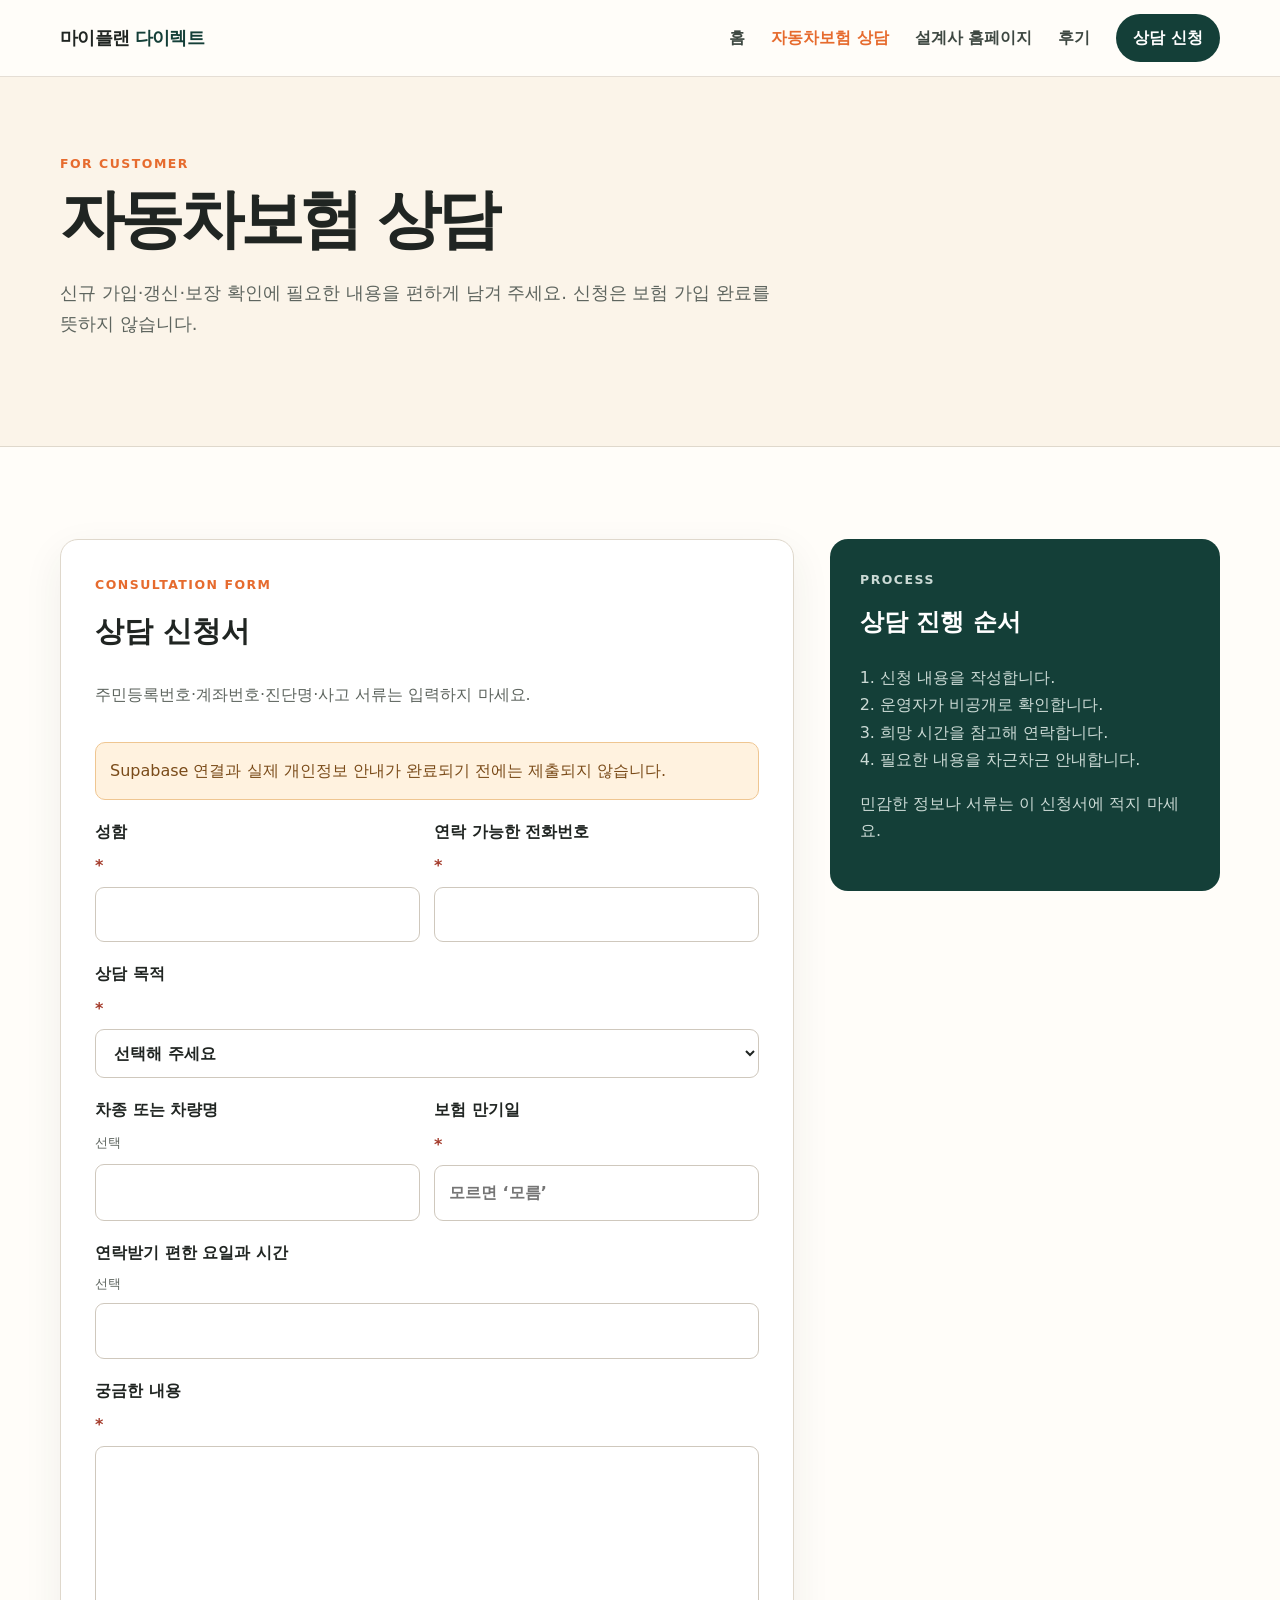
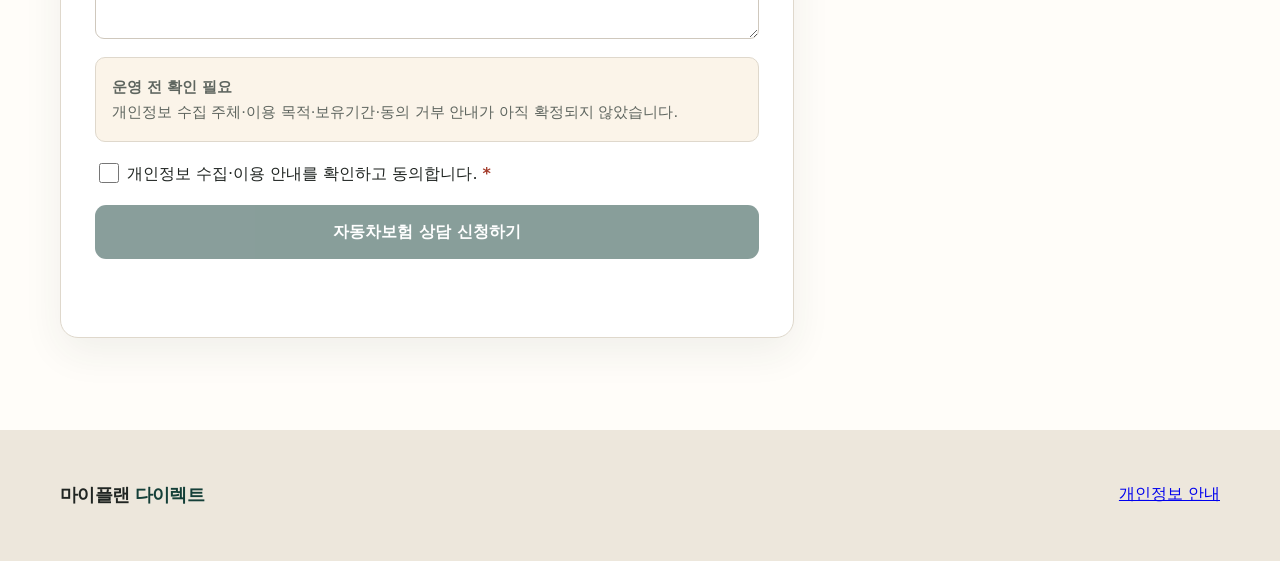
==== auto-consultation.html @ ab6ae0f0 "Publish MyPlan Direct homework site" ====
<!doctype html><html lang="ko"><head><meta charset="utf-8"><meta name="viewport" content="width=device-width,initial-scale=1"><meta name="robots" content="noindex,nofollow,noarchive"><title>자동차보험 상담 | 마이플랜 다이렉트</title><link rel="stylesheet" href="styles.css"></head><body><a class="skip" href="#main">본문 바로가기</a><header class="site-header"><div class="wrap nav"><a class="brand" href="index.html">마이플랜 <span>다이렉트</span></a><button class="menu" aria-expanded="false">메뉴</button><nav class="nav-links"><a href="index.html">홈</a><a aria-current="page" href="auto-consultation.html">자동차보험 상담</a><a href="planner-website.html">설계사 홈페이지</a><a href="reviews.html">후기</a><a class="nav-cta" href="auto-consultation.html">상담 신청</a></nav></div></header><main id="main"><section class="page-hero"><div class="wrap"><p class="eyebrow">FOR CUSTOMER</p><h1>자동차보험 상담</h1><p class="lead">신규 가입·갱신·보장 확인에 필요한 내용을 편하게 남겨 주세요. 신청은 보험 가입 완료를 뜻하지 않습니다.</p></div></section><section class="section"><div class="wrap page-shell"><form class="form-card form-grid" data-private-form data-table="auto_insurance_consultations"><div><p class="eyebrow">CONSULTATION FORM</p><h2>상담 신청서</h2><p class="form-intro">주민등록번호·계좌번호·진단명·사고 서류는 입력하지 마세요.</p></div><div class="warning" data-warning>Supabase 연결과 실제 개인정보 안내가 완료되기 전에는 제출되지 않습니다.</div><div class="two"><label class="field">성함 <span>*</span><input name="name" maxlength="40" required></label><label class="field">연락 가능한 전화번호 <span>*</span><input name="phone" type="tel" maxlength="30" required></label></div><label class="field">상담 목적 <span>*</span><select name="consultation_purpose" required><option value="">선택해 주세요</option><option>신규 가입</option><option>갱신</option><option>보장 확인</option><option>기타</option></select></label><div class="two"><label class="field">차종 또는 차량명 <small>선택</small><input name="vehicle_name" maxlength="80"></label><label class="field">보험 만기일 <span>*</span><input name="insurance_expiry" maxlength="40" placeholder="모르면 ‘모름’" required></label></div><label class="field">연락받기 편한 요일과 시간 <small>선택</small><input name="preferred_contact_time" maxlength="100"></label><label class="field">궁금한 내용 <span>*</span><textarea name="question" rows="6" maxlength="1000" required></textarea></label><div class="consent" data-consent></div><label class="check"><input type="checkbox" name="privacy_agreed" required><span>개인정보 수집·이용 안내를 확인하고 동의합니다. <b class="required">*</b></span></label><input class="honeypot" name="company_website" tabindex="-1"><button class="button forest submit" type="submit">자동차보험 상담 신청하기</button><p class="message" aria-live="polite"></p></form><aside class="info-panel"><p class="eyebrow">PROCESS</p><h2>상담 진행 순서</h2><ol><li>신청 내용을 작성합니다.</li><li>운영자가 비공개로 확인합니다.</li><li>희망 시간을 참고해 연락합니다.</li><li>필요한 내용을 차근차근 안내합니다.</li></ol><p>민감한 정보나 서류는 이 신청서에 적지 마세요.</p></aside></div></section></main><footer class="site-footer"><div class="wrap footer-grid"><a class="brand" href="index.html">마이플랜 <span>다이렉트</span></a><a href="privacy.html">개인정보 안내</a></div></footer><script src="config.js"></script><script src="site.js"></script></body></html>
---- styles.css ----
:root{--forest:#143f38;--forest-2:#0c302b;--orange:#e66b2e;--orange-dark:#c9501b;--cream:#fbf4e9;--cream-2:#f5e8d8;--paper:#fffdf9;--ink:#202522;--body:#5e655f;--line:#dfd8cc;--sage:#dce8df;--white:#fff;--danger:#a43b2b;--success:#176b51;--shadow:0 20px 55px rgba(34,53,43,.13)}
*{box-sizing:border-box}html{scroll-behavior:smooth}body{margin:0;color:var(--ink);font-family:Pretendard,"Noto Sans KR","Malgun Gothic",system-ui,sans-serif;line-height:1.72;background:var(--paper)}button,input,select,textarea{font:inherit}.wrap{width:min(1160px,calc(100% - 40px));margin:auto}.skip{position:fixed;left:12px;top:-60px;z-index:100;background:#111;color:#fff;padding:10px}.skip:focus{top:12px}.site-header{position:sticky;top:0;z-index:20;background:rgba(255,253,249,.94);backdrop-filter:blur(16px);border-bottom:1px solid rgba(223,216,204,.8)}.nav{min-height:76px;display:flex;align-items:center;justify-content:space-between;gap:28px}.brand{color:var(--ink);text-decoration:none;font-weight:900;letter-spacing:-.04em;font-size:1.12rem}.brand span{color:var(--forest)}.nav-links{display:flex;align-items:center;gap:26px}.nav-links a{color:#3e4842;text-decoration:none;font-weight:700}.nav-links a[aria-current=page],.nav-links a:hover{color:var(--orange)}.nav-links .nav-cta{background:var(--forest);color:#fff;padding:10px 17px;border-radius:999px}.menu{display:none;border:1px solid var(--line);background:#fff;border-radius:10px;padding:8px 12px}.hero{background:var(--cream);padding:70px 0 0;overflow:hidden}.hero-grid{display:grid;grid-template-columns:.92fr 1.08fr;gap:56px;align-items:center}.eyebrow{margin:0 0 12px;color:var(--orange);font-size:.78rem;font-weight:900;letter-spacing:.12em}.hero h1,.page-hero h1{margin:0;font-size:clamp(2.7rem,6vw,5.2rem);line-height:1.06;letter-spacing:-.065em}.hero h1 em{font-style:normal;color:var(--forest)}.lead{font-size:1.12rem;color:var(--body);margin:24px 0 30px}.actions{display:flex;flex-wrap:wrap;gap:12px}.button{display:inline-flex;align-items:center;justify-content:center;min-height:48px;border:0;border-radius:11px;padding:12px 20px;font-weight:900;text-decoration:none;cursor:pointer}.button.primary{background:var(--orange);color:#fff}.button.primary:hover{background:var(--orange-dark)}.button.secondary{background:#fff;color:var(--forest);border:1px solid #cfc4b5}.button.forest{background:var(--forest);color:#fff}.hero-photo{position:relative;margin:0;align-self:end}.hero-photo img{display:block;width:100%;aspect-ratio:3/2;object-fit:cover;border-radius:120px 120px 24px 24px;box-shadow:var(--shadow)}.photo-note{position:absolute;left:-22px;bottom:28px;background:var(--forest);color:#fff;padding:14px 18px;border-radius:10px;box-shadow:var(--shadow);font-weight:800}.trust-strip{margin-top:0;background:var(--forest);color:#fff}.trust-grid{display:grid;grid-template-columns:repeat(3,1fr)}.trust-grid div{padding:25px 28px;border-right:1px solid rgba(255,255,255,.15)}.trust-grid div:last-child{border:0}.trust-grid strong,.trust-grid span{display:block}.trust-grid span{color:#bdd1cb;font-size:.88rem}.section{padding:92px 0}.section-head{display:flex;justify-content:space-between;align-items:end;gap:40px;margin-bottom:42px}.section-head h2{font-size:clamp(2rem,4vw,3.4rem);line-height:1.15;letter-spacing:-.05em;margin:0}.section-head p{max-width:500px;color:var(--body)}.service-list{display:grid;grid-template-columns:1fr 1fr;border-top:1px solid var(--line)}.service-item{padding:32px 24px 34px 0;border-bottom:1px solid var(--line);display:grid;grid-template-columns:64px 1fr;gap:20px}.service-item:nth-child(odd){border-right:1px solid var(--line)}.service-item:nth-child(even){padding-left:32px}.service-number{color:var(--orange);font-size:1.6rem;font-weight:900}.service-item h3{margin:0 0 8px;font-size:1.35rem}.service-item p{margin:0;color:var(--body)}.dark-section{background:var(--forest);color:#fff}.dark-section .section-head p{color:#c7d7d2}.dark-cards{display:grid;grid-template-columns:repeat(3,1fr);gap:16px}.dark-card{padding:28px;border:1px solid rgba(255,255,255,.18);background:rgba(255,255,255,.06);border-radius:14px}.dark-card span{color:#f3b085;font-weight:900}.dark-card h3{font-size:1.3rem}.dark-card p{color:#c9d8d4}.cta-band{background:var(--orange);color:#fff;padding:44px 0}.cta-row{display:flex;justify-content:space-between;align-items:center;gap:30px}.cta-row h2{margin:0;font-size:2rem;letter-spacing:-.04em}.cta-row .button{background:#fff;color:var(--forest)}.page-hero{padding:76px 0;background:var(--cream);border-bottom:1px solid var(--line)}.page-hero h1{font-size:clamp(2.5rem,5vw,4.4rem)}.page-hero .lead{max-width:720px}.page-shell{display:grid;grid-template-columns:minmax(0,1fr) 390px;gap:36px;align-items:start}.info-panel{position:sticky;top:104px;background:var(--forest);color:#fff;padding:30px;border-radius:18px}.info-panel h2{margin-top:0}.info-panel p,.info-panel li{color:#cbdad5}.info-panel ol,.info-panel ul{padding-left:20px}.form-card{background:#fff;border:1px solid var(--line);padding:34px;border-radius:18px;box-shadow:0 14px 40px rgba(43,53,47,.07)}.form-card h2{margin-top:0;font-size:1.8rem}.form-intro{color:var(--body)}.form-grid{display:grid;gap:18px}.two{display:grid;grid-template-columns:1fr 1fr;gap:14px}.field{display:grid;gap:7px;font-weight:750}.field span,.required{color:var(--danger)}.field small{color:var(--body);font-weight:500}input,select,textarea{width:100%;padding:13px 14px;border:1px solid #cfc8bd;border-radius:9px;color:var(--ink);background:#fff;outline:0}textarea{resize:vertical}input:focus,select:focus,textarea:focus{border-color:var(--forest);box-shadow:0 0 0 4px rgba(20,63,56,.1)}.consent{background:var(--cream);border:1px solid var(--line);padding:16px;border-radius:10px;color:var(--body);font-size:.92rem}.check{display:grid;grid-template-columns:22px 1fr;gap:10px;align-items:start}.check input{width:20px;height:20px}.submit{width:100%;min-height:54px}.submit:disabled{opacity:.5;cursor:not-allowed}.message{text-align:center;font-weight:800;min-height:1.6em;margin:0}.message.ok{color:var(--success)}.message.bad{color:var(--danger)}.warning{background:#fff2df;border:1px solid #efc691;color:#7a4b19;padding:14px;border-radius:10px}.honeypot{position:absolute!important;left:-9999px!important;width:1px!important;height:1px!important}.review-layout{display:grid;grid-template-columns:minmax(0,1.15fr) minmax(340px,.85fr);gap:30px}.review-list{display:grid;gap:14px}.review-card{margin:0;padding:23px;background:#fff;border:1px solid var(--line);border-radius:13px}.stars{color:var(--orange);letter-spacing:.08em}.review-card footer{display:flex;justify-content:space-between;color:var(--body);font-size:.86rem}.empty{padding:40px;border:1px dashed #b9b0a4;text-align:center;color:var(--body)}.privacy-content{max-width:850px}.privacy-content h2{margin-top:44px}.notice{background:var(--cream);border-left:5px solid var(--orange);padding:20px}.site-footer{padding:50px 0;background:#ede7dc}.footer-grid{display:flex;justify-content:space-between;gap:30px}.footer-grid p{color:var(--body);font-size:.9rem}.generic-photo-note{font-size:.78rem;color:var(--body);margin-top:10px}
@media(max-width:850px){.menu{display:block}.nav-links{display:none;position:absolute;top:68px;left:20px;right:20px;flex-direction:column;align-items:stretch;background:#fff;border:1px solid var(--line);padding:18px;border-radius:14px;box-shadow:var(--shadow)}.nav-links.open{display:flex}.hero-grid,.page-shell,.review-layout{grid-template-columns:1fr}.hero{padding-top:48px}.hero-photo{margin-top:10px}.photo-note{left:14px}.trust-grid,.dark-cards{grid-template-columns:1fr}.trust-grid div{border-right:0;border-bottom:1px solid rgba(255,255,255,.15)}.service-list{grid-template-columns:1fr}.service-item:nth-child(odd){border-right:0}.service-item:nth-child(even){padding-left:0}.info-panel{position:static}.section-head,.cta-row,.footer-grid{align-items:flex-start;flex-direction:column}}
@media(max-width:560px){.wrap{width:min(100% - 28px,1160px)}.nav{min-height:64px}.hero h1,.page-hero h1{font-size:2.65rem}.actions{display:grid}.actions .button{width:100%}.hero-photo img{border-radius:62px 62px 18px 18px}.section{padding:66px 0}.two{grid-template-columns:1fr}.form-card{padding:22px 16px}.service-item{grid-template-columns:46px 1fr}.page-hero{padding:55px 0}}
@media(prefers-reduced-motion:reduce){html{scroll-behavior:auto}}
.honeypot{display:none!important}
.brand small{display:block;margin-top:2px;color:#6b756f;font-size:10px;font-weight:800;letter-spacing:.13em}.planner-link{color:#6f7772!important;font-size:14px}
.auto-hero{position:relative;min-height:680px;display:grid;align-items:center;overflow:hidden;background:#dce5de}.auto-hero-bg{position:absolute;inset:0;width:100%;height:100%;object-fit:cover;object-position:center}.auto-hero-scrim{position:absolute;inset:0;background:linear-gradient(90deg,rgba(255,255,255,0.75) 0%,rgba(255,255,255,0.45) 45%,rgba(255,255,255,0) 75%)}.auto-hero-content{position:relative;z-index:1;padding-top:92px;padding-bottom:92px}.auto-hero-content h1{max-width:680px;margin:14px 0 20px;color:#153c34;font-size:clamp(30px,3.8vw,50px);line-height:1.2;letter-spacing:-.03em}.auto-hero-content h1 em{color:#e85e2c;font-style:normal}.auto-hero-content .lead{max-width:630px;color:#43534e}.hero-ghost{border:1px solid #294f46;background:rgba(255,255,255,.76);color:#24483f}.hero-caption{margin-top:24px;color:#65716c;font-size:13px}
.quick-bar{position:relative;z-index:2;margin-top:-34px}.quick-grid{display:grid;grid-template-columns:repeat(4,1fr);overflow:hidden;border-radius:22px;background:#123f37;box-shadow:0 18px 45px rgba(19,49,42,.22)}.quick-grid a{display:grid;grid-template-columns:38px 1fr;padding:25px 24px;border-right:1px solid rgba(255,255,255,.13);color:#fff;text-decoration:none}.quick-grid a:last-child{border-right:0}.quick-grid span{grid-row:1/3;color:#ef8a5e;font-weight:900}.quick-grid strong{font-size:17px}.quick-grid small{margin-top:5px;color:#b9ccc6}
.image-service-grid{display:grid;grid-template-columns:1.25fr .75fr;gap:22px}.image-service-card{position:relative;min-height:340px;overflow:hidden;border-radius:28px;background:#163f37}.image-service-card.large{grid-row:span 2;min-height:704px}.image-service-card img{width:100%;height:100%;object-fit:cover;transition:transform .5s ease}.image-service-card:hover img{transform:scale(1.025)}.image-service-card:after{content:"";position:absolute;inset:0;background:linear-gradient(0deg,rgba(10,35,30,.88),rgba(10,35,30,0) 62%)}.image-service-card>div{position:absolute;z-index:2;right:0;bottom:0;left:0;padding:30px;color:#fff}.image-service-card span{color:#ff9a69;font-size:12px;font-weight:900;letter-spacing:.16em}.image-service-card h3{margin:8px 0 10px;font-size:clamp(25px,3vw,38px);line-height:1.12}.image-service-card p{max-width:520px;color:#d7e1de}.image-service-card a{display:inline-block;margin-top:14px;color:#fff;font-weight:800}
.auto-story{background:#f1ede4}.auto-story-grid{display:grid;grid-template-columns:1.08fr .92fr;gap:76px;align-items:center}.auto-story figure{height:610px;overflow:hidden;border-radius:180px 28px 28px 28px}.auto-story figure img{width:100%;height:100%;object-fit:cover}.auto-story h2{margin:12px 0 30px;font-size:clamp(36px,4.5vw,58px);line-height:1.08}.process-list{display:grid;gap:20px;margin:0 0 30px;padding:0;list-style:none}.process-list li{display:flex;gap:16px;align-items:flex-start}.process-list li>span{display:grid;flex:0 0 38px;height:38px;place-items:center;border-radius:50%;background:#153f37;color:#fff;font-weight:900}.process-list strong{font-size:18px}.process-list p{margin:4px 0 0;color:#65716c}
.faq-layout{display:grid;grid-template-columns:.72fr 1.28fr;gap:80px}.faq-layout h2{margin:10px 0 20px;font-size:52px}.faq-list{border-top:2px solid #173f37}.faq-list details{padding:22px 5px;border-bottom:1px solid #cfd6d2}.faq-list summary{cursor:pointer;color:#1b423a;font-size:18px;font-weight:850}.faq-list p{padding-right:40px;color:#66736e}.auto-review-cta{padding:100px 0;background:linear-gradient(110deg,#eb682f,#f29560);color:#fff}.auto-review-cta h2{margin:12px 0 28px;font-size:clamp(38px,5vw,66px);line-height:1.08}.auto-review-cta .eyebrow{color:#fff}.auto-review-cta .button{background:#153f37;color:#fff}
@media(max-width:800px){.auto-hero{min-height:680px;align-items:end}.auto-hero-bg{object-position:64% center}.auto-hero-scrim{background:linear-gradient(0deg,rgba(248,244,235,.98) 0%,rgba(248,244,235,.88) 56%,rgba(248,244,235,.06) 100%)}.auto-hero-content{padding-top:250px;padding-bottom:62px}.auto-hero-content h1{font-size:42px}.auto-hero-content .lead br{display:none}.quick-bar{margin-top:0;background:#123f37}.quick-grid{grid-template-columns:1fr 1fr;border-radius:0;box-shadow:none}.quick-grid a{padding:19px 16px;border-bottom:1px solid rgba(255,255,255,.12)}.image-service-grid{grid-template-columns:1fr}.image-service-card,.image-service-card.large{grid-row:auto;min-height:430px}.auto-story-grid,.faq-layout{grid-template-columns:1fr;gap:38px}.auto-story figure{height:430px;border-radius:100px 24px 24px 24px}.faq-layout h2{font-size:40px}}
@media(max-width:520px){.quick-grid{grid-template-columns:1fr}.quick-grid a{grid-template-columns:34px 1fr}.auto-hero-content h1{font-size:37px}.image-service-card,.image-service-card.large{min-height:400px}.image-service-card>div{padding:24px}.auto-story figure{height:350px}.auto-review-cta{padding:72px 0}}

/* 서비스 사진 3장만 동일한 크기와 아래 설명형 카드로 정리 */
.image-service-grid{grid-template-columns:repeat(3,minmax(0,1fr));align-items:stretch}
.image-service-card,.image-service-card.large{display:flex;grid-row:auto;min-height:0;flex-direction:column;border:1px solid #e2ded6;border-radius:22px;background:#fff;box-shadow:0 10px 28px rgba(38,54,49,.08)}
.image-service-card img{display:block;width:100%;height:auto;aspect-ratio:3/2;object-fit:contain;object-position:center;background:#f2eee7;transition:none}
.image-service-card:hover img{transform:none}
.image-service-card:after{display:none}
.image-service-card>div{position:static;display:flex;flex:1;flex-direction:column;align-items:flex-start;padding:25px 24px 27px;color:#173e36}
.image-service-card span{color:#d96534}
.image-service-card h3{margin:8px 0 10px;font-size:27px;line-height:1.22;word-break:keep-all}
.image-service-card h3 br{display:none}
.image-service-card p{margin:0;color:#66736e;line-height:1.7;word-break:keep-all}
.image-service-card a{margin-top:auto;padding-top:18px;color:#174a40}
@media(max-width:900px){.image-service-grid{grid-template-columns:1fr}.image-service-card,.image-service-card.large{min-height:0}.image-service-card img{aspect-ratio:3/2}.image-service-card>div{padding:23px 22px 25px}}
.image-service-card:nth-child(1){border-top:7px solid #e66a35}
.image-service-card:nth-child(2){border-top:7px solid #237c70}
.image-service-card:nth-child(3){border-top:7px solid #d3a23f}
.built-work{background:#f3eee5}.work-grid{display:grid;grid-template-columns:repeat(3,minmax(0,1fr));gap:22px}.work-grid article{display:flex;min-height:290px;flex-direction:column;padding:30px;border-top:6px solid #174a40;border-radius:18px;background:#fff;box-shadow:0 10px 28px rgba(38,54,49,.07)}.work-grid article:nth-child(2){border-top-color:#e66a35}.work-grid article:nth-child(3){border-top-color:#d3a23f}.work-grid span{color:#d96534;font-size:13px;font-weight:900;letter-spacing:.14em}.work-grid h3{margin:16px 0 12px;color:#173e36;font-size:25px;line-height:1.25;word-break:keep-all}.work-grid p{margin:0;color:#66736e;line-height:1.75}.work-grid a{margin-top:auto;padding-top:22px;color:#174a40;font-weight:850}@media(max-width:800px){.work-grid{grid-template-columns:1fr}.work-grid article{min-height:0}}

/* Auto Review CTA & Moving Female Character */
.auto-review-cta {
  padding: 85px 0 95px;
  background: linear-gradient(110deg, #ea580c 0%, #f97316 60%, #fb923c 100%);
  color: #fff;
  overflow: visible;
  position: relative;
}
.auto-review-layout {
  display: flex;
  align-items: center;
  justify-content: space-between;
  gap: 40px;
  position: relative;
}
.review-cta-text {
  max-width: 620px;
  z-index: 2;
}
.review-cta-text h2 {
  margin: 12px 0 28px;
  font-size: clamp(34px, 4.5vw, 54px);
  line-height: 1.15;
  font-weight: 900;
  color: #fff;
}
.review-cta-text .eyebrow {
  color: rgba(255, 255, 255, 0.95);
  font-weight: 800;
  letter-spacing: 2px;
}
.auto-review-cta .button {
  background: #0f3933;
  color: #fff;
  font-weight: 700;
  padding: 14px 28px;
  border-radius: 12px;
  box-shadow: 0 6px 18px rgba(0, 0, 0, 0.2);
  transition: all 0.25s ease;
  display: inline-block;
}
.auto-review-cta .button:hover {
  background: #144e45;
  transform: translateY(-2px);
  box-shadow: 0 10px 25px rgba(0, 0, 0, 0.3);
}

/* Character Pet Stage */
.character-pet-stage {
  position: relative;
  width: 440px;
  height: 270px;
  display: flex;
  align-items: flex-end;
  justify-content: center;
  z-index: 2;
  flex-shrink: 0;
}
.character-pet-inner {
  position: relative;
  width: 100%;
  height: 100%;
  display: flex;
  align-items: flex-end;
  justify-content: center;
  animation: petFloat 3.4s ease-in-out infinite;
}
.character-pet-img {
  max-height: 260px;
  max-width: 100%;
  width: auto;
  object-fit: contain;
  filter: drop-shadow(0 12px 24px rgba(0, 0, 0, 0.35));
  margin-bottom: -20px;
}
.character-pet-stage .glow-aura {
  position: absolute;
  top: 30px;
  width: 220px;
  height: 220px;
  background: radial-gradient(circle, rgba(255, 255, 255, 0.4) 0%, rgba(255, 255, 255, 0) 70%);
  border-radius: 50%;
  z-index: 0;
  pointer-events: none;
  animation: petGlow 2.5s ease-in-out infinite alternate;
}
.character-pet-stage .speech-bubble {
  position: absolute;
  top: -25px;
  right: 10px;
  background: #ffffff;
  color: #ea580c;
  font-size: 13px;
  font-weight: 800;
  padding: 7px 16px;
  border-radius: 20px;
  box-shadow: 0 10px 25px rgba(0, 0, 0, 0.2);
  z-index: 3;
  white-space: nowrap;
  animation: bubbleHop 2.4s ease-in-out infinite;
}
.character-pet-stage .speech-bubble::after {
  content: '';
  position: absolute;
  bottom: -6px;
  left: 25px;
  border-width: 6px 6px 0;
  border-style: solid;
  border-color: #ffffff transparent;
  display: block;
  width: 0;
}

@keyframes petFloat {
  0%, 100% { transform: translateY(0px) rotate(0deg); }
  50% { transform: translateY(-10px) rotate(0.8deg); }
}
@keyframes petGlow {
  0% { transform: scale(0.95); opacity: 0.5; }
  100% { transform: scale(1.15); opacity: 0.85; }
}
@keyframes bubbleHop {
  0%, 100% { transform: translateY(0); }
  50% { transform: translateY(-5px); }
}

@media(max-width: 800px) {
  .auto-hero-bg {
    object-position: 85% center !important;
    transform: scale(1) !important;
  }
  .auto-review-layout {
    flex-direction: column !important;
    text-align: center !important;
    gap: 35px !important;
  }
  .character-pet-stage {
    width: 220px !important;
    height: 260px !important;
  }
  .character-pet-img {
    max-height: 290px !important;
    margin-bottom: 0 !important;
  }
  .character-pet-stage .speech-bubble {
    right: -10px !important;
    top: -15px !important;
  }
}






/* Clean & Crisp Lead Typography */
.auto-hero-content .lead {
  max-width: 620px;
  margin: 16px 0 28px;
  color: #173b33 !important;
  font-size: 17px !important;
  line-height: 1.65 !important;
  font-weight: 600 !important;
  letter-spacing: -0.3px !important;
  text-shadow: 0 1px 2px rgba(255, 255, 255, 0.95);
}
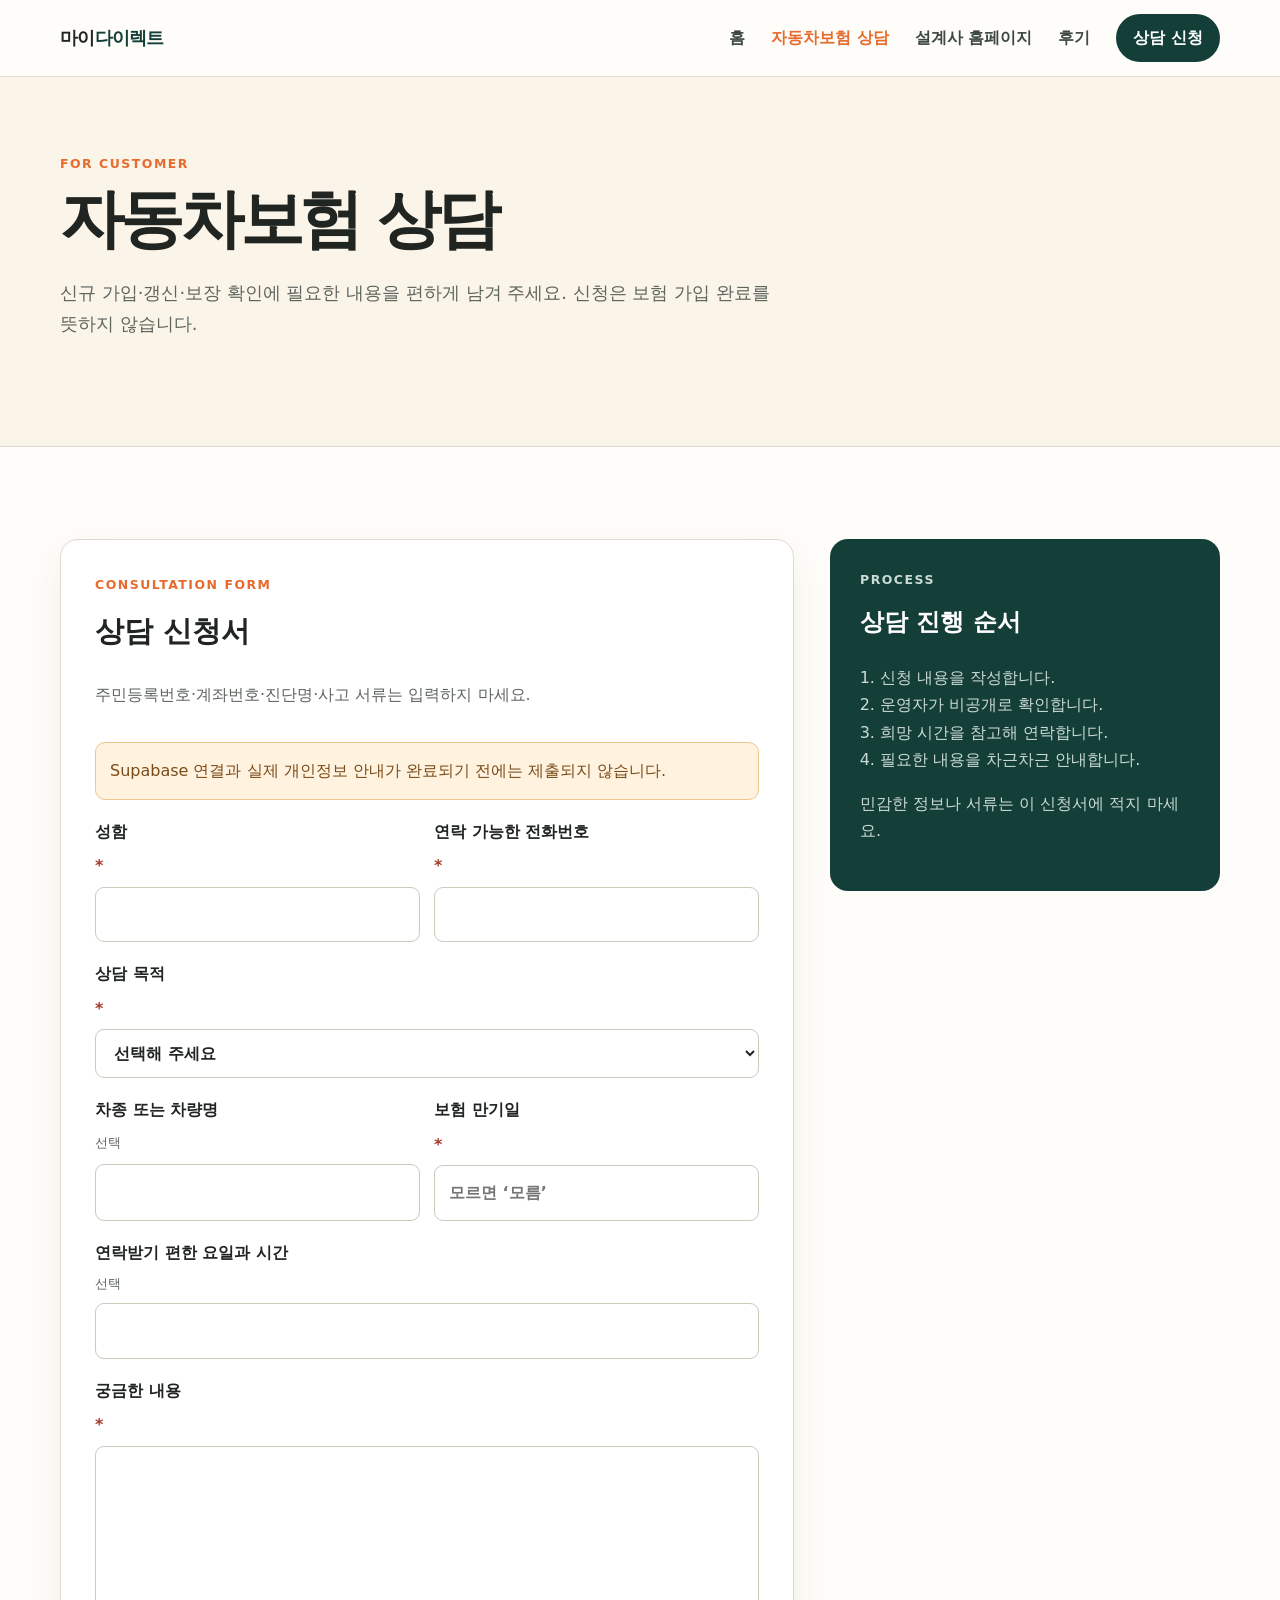
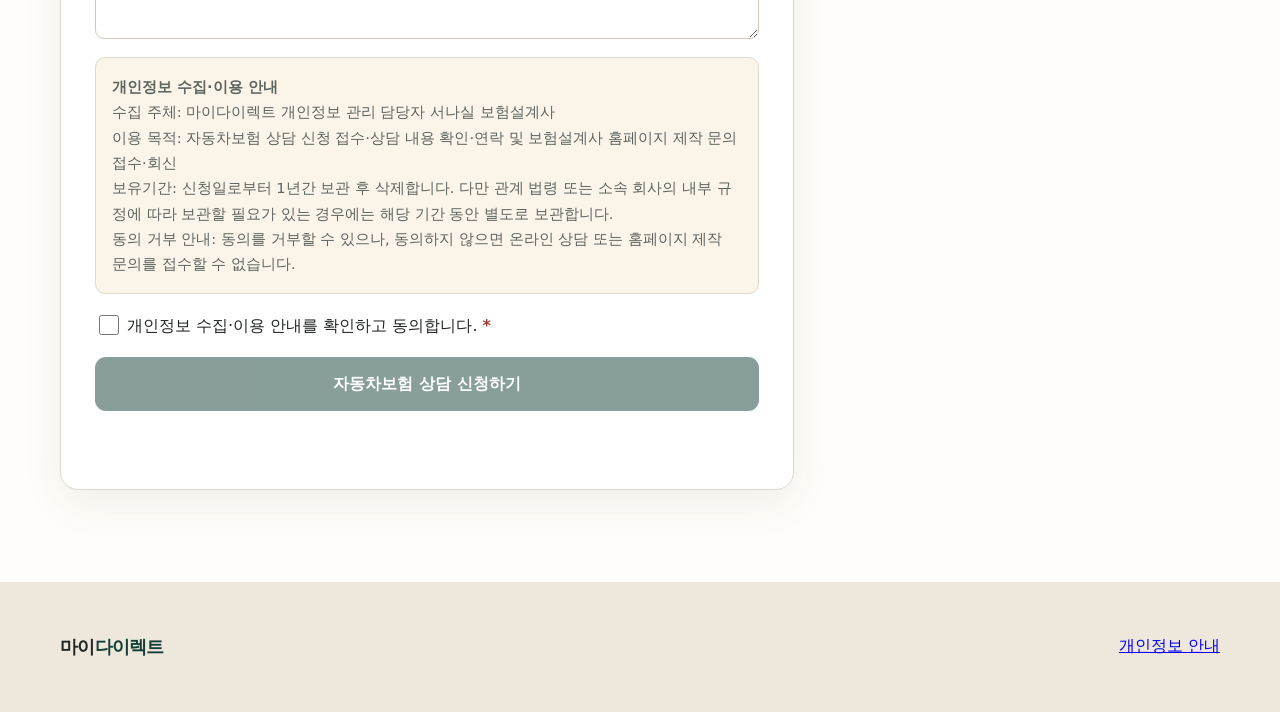
==== commit 72cb867f: "Publish latest MyDirect customer tools site" ====
--- a/auto-consultation.html
+++ b/auto-consultation.html
@@ -1 +1 @@
-<!doctype html><html lang="ko"><head><meta charset="utf-8"><meta name="viewport" content="width=device-width,initial-scale=1"><meta name="robots" content="noindex,nofollow,noarchive"><title>자동차보험 상담 | 마이플랜 다이렉트</title><link rel="stylesheet" href="styles.css"></head><body><a class="skip" href="#main">본문 바로가기</a><header class="site-header"><div class="wrap nav"><a class="brand" href="index.html">마이플랜 <span>다이렉트</span></a><button class="menu" aria-expanded="false">메뉴</button><nav class="nav-links"><a href="index.html">홈</a><a aria-current="page" href="auto-consultation.html">자동차보험 상담</a><a href="planner-website.html">설계사 홈페이지</a><a href="reviews.html">후기</a><a class="nav-cta" href="auto-consultation.html">상담 신청</a></nav></div></header><main id="main"><section class="page-hero"><div class="wrap"><p class="eyebrow">FOR CUSTOMER</p><h1>자동차보험 상담</h1><p class="lead">신규 가입·갱신·보장 확인에 필요한 내용을 편하게 남겨 주세요. 신청은 보험 가입 완료를 뜻하지 않습니다.</p></div></section><section class="section"><div class="wrap page-shell"><form class="form-card form-grid" data-private-form data-table="auto_insurance_consultations"><div><p class="eyebrow">CONSULTATION FORM</p><h2>상담 신청서</h2><p class="form-intro">주민등록번호·계좌번호·진단명·사고 서류는 입력하지 마세요.</p></div><div class="warning" data-warning>Supabase 연결과 실제 개인정보 안내가 완료되기 전에는 제출되지 않습니다.</div><div class="two"><label class="field">성함 <span>*</span><input name="name" maxlength="40" required></label><label class="field">연락 가능한 전화번호 <span>*</span><input name="phone" type="tel" maxlength="30" required></label></div><label class="field">상담 목적 <span>*</span><select name="consultation_purpose" required><option value="">선택해 주세요</option><option>신규 가입</option><option>갱신</option><option>보장 확인</option><option>기타</option></select></label><div class="two"><label class="field">차종 또는 차량명 <small>선택</small><input name="vehicle_name" maxlength="80"></label><label class="field">보험 만기일 <span>*</span><input name="insurance_expiry" maxlength="40" placeholder="모르면 ‘모름’" required></label></div><label class="field">연락받기 편한 요일과 시간 <small>선택</small><input name="preferred_contact_time" maxlength="100"></label><label class="field">궁금한 내용 <span>*</span><textarea name="question" rows="6" maxlength="1000" required></textarea></label><div class="consent" data-consent></div><label class="check"><input type="checkbox" name="privacy_agreed" required><span>개인정보 수집·이용 안내를 확인하고 동의합니다. <b class="required">*</b></span></label><input class="honeypot" name="company_website" tabindex="-1"><button class="button forest submit" type="submit">자동차보험 상담 신청하기</button><p class="message" aria-live="polite"></p></form><aside class="info-panel"><p class="eyebrow">PROCESS</p><h2>상담 진행 순서</h2><ol><li>신청 내용을 작성합니다.</li><li>운영자가 비공개로 확인합니다.</li><li>희망 시간을 참고해 연락합니다.</li><li>필요한 내용을 차근차근 안내합니다.</li></ol><p>민감한 정보나 서류는 이 신청서에 적지 마세요.</p></aside></div></section></main><footer class="site-footer"><div class="wrap footer-grid"><a class="brand" href="index.html">마이플랜 <span>다이렉트</span></a><a href="privacy.html">개인정보 안내</a></div></footer><script src="config.js"></script><script src="site.js"></script></body></html>
+<!doctype html><html lang="ko"><head><meta charset="utf-8"><meta name="viewport" content="width=device-width,initial-scale=1"><meta name="robots" content="noindex,nofollow,noarchive"><title>자동차보험 상담 | 마이다이렉트</title><link rel="icon" href="favicon.svg" type="image/svg+xml"><link rel="stylesheet" href="styles.css"></head><body><a class="skip" href="#main">본문 바로가기</a><header class="site-header"><div class="wrap nav"><a class="brand" href="index.html">마이<span>다이렉트</span></a><button class="menu" aria-expanded="false">메뉴</button><nav class="nav-links"><a href="index.html">홈</a><a aria-current="page" href="auto-consultation.html">자동차보험 상담</a><a href="planner-website.html">설계사 홈페이지</a><a href="reviews.html">후기</a><a class="nav-cta" href="auto-consultation.html">상담 신청</a></nav></div></header><main id="main"><section class="page-hero"><div class="wrap"><p class="eyebrow">FOR CUSTOMER</p><h1>자동차보험 상담</h1><p class="lead">신규 가입·갱신·보장 확인에 필요한 내용을 편하게 남겨 주세요. 신청은 보험 가입 완료를 뜻하지 않습니다.</p></div></section><section class="section"><div class="wrap page-shell"><form class="form-card form-grid" data-private-form data-table="auto_insurance_consultations"><div><p class="eyebrow">CONSULTATION FORM</p><h2>상담 신청서</h2><p class="form-intro">주민등록번호·계좌번호·진단명·사고 서류는 입력하지 마세요.</p></div><div class="warning" data-warning>Supabase 연결과 실제 개인정보 안내가 완료되기 전에는 제출되지 않습니다.</div><div class="two"><label class="field">성함 <span>*</span><input name="name" maxlength="40" required></label><label class="field">연락 가능한 전화번호 <span>*</span><input name="phone" type="tel" maxlength="30" required></label></div><label class="field">상담 목적 <span>*</span><select name="consultation_purpose" required><option value="">선택해 주세요</option><option>신규 가입</option><option>갱신</option><option>보장 확인</option><option>기타</option></select></label><div class="two"><label class="field">차종 또는 차량명 <small>선택</small><input name="vehicle_name" maxlength="80"></label><label class="field">보험 만기일 <span>*</span><input name="insurance_expiry" maxlength="40" placeholder="모르면 ‘모름’" required></label></div><label class="field">연락받기 편한 요일과 시간 <small>선택</small><input name="preferred_contact_time" maxlength="100"></label><label class="field">궁금한 내용 <span>*</span><textarea name="question" rows="6" maxlength="1000" required></textarea></label><div class="consent" data-consent></div><label class="check"><input type="checkbox" name="privacy_agreed" required><span>개인정보 수집·이용 안내를 확인하고 동의합니다. <b class="required">*</b></span></label><input class="honeypot" name="company_website" tabindex="-1"><button class="button forest submit" type="submit">자동차보험 상담 신청하기</button><p class="message" aria-live="polite"></p></form><aside class="info-panel"><p class="eyebrow">PROCESS</p><h2>상담 진행 순서</h2><ol><li>신청 내용을 작성합니다.</li><li>운영자가 비공개로 확인합니다.</li><li>희망 시간을 참고해 연락합니다.</li><li>필요한 내용을 차근차근 안내합니다.</li></ol><p>민감한 정보나 서류는 이 신청서에 적지 마세요.</p></aside></div></section></main><footer class="site-footer"><div class="wrap footer-grid"><a class="brand" href="index.html">마이<span>다이렉트</span></a><a href="privacy.html">개인정보 안내</a></div></footer><script src="config.js"></script><script src="site.js"></script></body></html>
--- a/styles.css
+++ b/styles.css
@@ -5,7 +5,7 @@
 @media(prefers-reduced-motion:reduce){html{scroll-behavior:auto}}
 .honeypot{display:none!important}
 .brand small{display:block;margin-top:2px;color:#6b756f;font-size:10px;font-weight:800;letter-spacing:.13em}.planner-link{color:#6f7772!important;font-size:14px}
-.auto-hero{position:relative;min-height:680px;display:grid;align-items:center;overflow:hidden;background:#dce5de}.auto-hero-bg{position:absolute;inset:0;width:100%;height:100%;object-fit:cover;object-position:center}.auto-hero-scrim{position:absolute;inset:0;background:linear-gradient(90deg,rgba(255,255,255,0.75) 0%,rgba(255,255,255,0.45) 45%,rgba(255,255,255,0) 75%)}.auto-hero-content{position:relative;z-index:1;padding-top:92px;padding-bottom:92px}.auto-hero-content h1{max-width:680px;margin:14px 0 20px;color:#153c34;font-size:clamp(30px,3.8vw,50px);line-height:1.2;letter-spacing:-.03em}.auto-hero-content h1 em{color:#e85e2c;font-style:normal}.auto-hero-content .lead{max-width:630px;color:#43534e}.hero-ghost{border:1px solid #294f46;background:rgba(255,255,255,.76);color:#24483f}.hero-caption{margin-top:24px;color:#65716c;font-size:13px}
+.auto-hero{position:relative;min-height:680px;display:grid;align-items:center;overflow:hidden;background:#dce5de}.auto-hero-bg{position:absolute;inset:0;width:100%;height:100%;object-fit:cover;object-position:center}.auto-hero-scrim{position:absolute;inset:0;background:linear-gradient(90deg,rgba(248,244,235,.97) 0%,rgba(248,244,235,.86) 42%,rgba(248,244,235,.08) 72%)}.auto-hero-content{position:relative;z-index:1;padding-top:92px;padding-bottom:92px}.auto-hero-content h1{max-width:760px;margin:16px 0 24px;color:#153c34;font-size:clamp(44px,6vw,78px);line-height:1.04;letter-spacing:-.055em}.auto-hero-content h1 em{color:#e85e2c;font-style:normal}.auto-hero-content .lead{max-width:630px;color:#43534e}.hero-ghost{border:1px solid #294f46;background:rgba(255,255,255,.76);color:#24483f}.hero-caption{margin-top:24px;color:#65716c;font-size:13px}
 .quick-bar{position:relative;z-index:2;margin-top:-34px}.quick-grid{display:grid;grid-template-columns:repeat(4,1fr);overflow:hidden;border-radius:22px;background:#123f37;box-shadow:0 18px 45px rgba(19,49,42,.22)}.quick-grid a{display:grid;grid-template-columns:38px 1fr;padding:25px 24px;border-right:1px solid rgba(255,255,255,.13);color:#fff;text-decoration:none}.quick-grid a:last-child{border-right:0}.quick-grid span{grid-row:1/3;color:#ef8a5e;font-weight:900}.quick-grid strong{font-size:17px}.quick-grid small{margin-top:5px;color:#b9ccc6}
 .image-service-grid{display:grid;grid-template-columns:1.25fr .75fr;gap:22px}.image-service-card{position:relative;min-height:340px;overflow:hidden;border-radius:28px;background:#163f37}.image-service-card.large{grid-row:span 2;min-height:704px}.image-service-card img{width:100%;height:100%;object-fit:cover;transition:transform .5s ease}.image-service-card:hover img{transform:scale(1.025)}.image-service-card:after{content:"";position:absolute;inset:0;background:linear-gradient(0deg,rgba(10,35,30,.88),rgba(10,35,30,0) 62%)}.image-service-card>div{position:absolute;z-index:2;right:0;bottom:0;left:0;padding:30px;color:#fff}.image-service-card span{color:#ff9a69;font-size:12px;font-weight:900;letter-spacing:.16em}.image-service-card h3{margin:8px 0 10px;font-size:clamp(25px,3vw,38px);line-height:1.12}.image-service-card p{max-width:520px;color:#d7e1de}.image-service-card a{display:inline-block;margin-top:14px;color:#fff;font-weight:800}
 .auto-story{background:#f1ede4}.auto-story-grid{display:grid;grid-template-columns:1.08fr .92fr;gap:76px;align-items:center}.auto-story figure{height:610px;overflow:hidden;border-radius:180px 28px 28px 28px}.auto-story figure img{width:100%;height:100%;object-fit:cover}.auto-story h2{margin:12px 0 30px;font-size:clamp(36px,4.5vw,58px);line-height:1.08}.process-list{display:grid;gap:20px;margin:0 0 30px;padding:0;list-style:none}.process-list li{display:flex;gap:16px;align-items:flex-start}.process-list li>span{display:grid;flex:0 0 38px;height:38px;place-items:center;border-radius:50%;background:#153f37;color:#fff;font-weight:900}.process-list strong{font-size:18px}.process-list p{margin:4px 0 0;color:#65716c}
@@ -26,10 +26,9 @@
 .image-service-card p{margin:0;color:#66736e;line-height:1.7;word-break:keep-all}
 .image-service-card a{margin-top:auto;padding-top:18px;color:#174a40}
 @media(max-width:900px){.image-service-grid{grid-template-columns:1fr}.image-service-card,.image-service-card.large{min-height:0}.image-service-card img{aspect-ratio:3/2}.image-service-card>div{padding:23px 22px 25px}}
-.image-service-card:nth-child(1){border-top:7px solid #e66a35}
-.image-service-card:nth-child(2){border-top:7px solid #237c70}
-.image-service-card:nth-child(3){border-top:7px solid #d3a23f}
-.built-work{background:#f3eee5}.work-grid{display:grid;grid-template-columns:repeat(3,minmax(0,1fr));gap:22px}.work-grid article{display:flex;min-height:290px;flex-direction:column;padding:30px;border-top:6px solid #174a40;border-radius:18px;background:#fff;box-shadow:0 10px 28px rgba(38,54,49,.07)}.work-grid article:nth-child(2){border-top-color:#e66a35}.work-grid article:nth-child(3){border-top-color:#d3a23f}.work-grid span{color:#d96534;font-size:13px;font-weight:900;letter-spacing:.14em}.work-grid h3{margin:16px 0 12px;color:#173e36;font-size:25px;line-height:1.25;word-break:keep-all}.work-grid p{margin:0;color:#66736e;line-height:1.75}.work-grid a{margin-top:auto;padding-top:22px;color:#174a40;font-weight:850}@media(max-width:800px){.work-grid{grid-template-columns:1fr}.work-grid article{min-height:0}}
+.image-service-card:nth-child(1),
+.image-service-card:nth-child(2),
+.image-service-card:nth-child(3){border-top:7px solid #ef79a8}
 
 /* Auto Review CTA & Moving Female Character */
 .auto-review-cta {
@@ -197,3 +196,27 @@
   letter-spacing: -0.3px !important;
   text-shadow: 0 1px 2px rgba(255, 255, 255, 0.95);
 }
+
+/* 고객이 필요한 상담을 빠르게 찾는 확장 영역 */
+.find-guide{background:#fffaf2}.guide-picker{display:grid;grid-template-columns:280px minmax(0,1fr);overflow:hidden;border:1px solid var(--line);border-radius:26px;background:#fff;box-shadow:0 18px 50px rgba(28,55,47,.09)}
+.guide-tabs{display:grid;align-content:start;padding:18px;background:#153f37}.guide-tab{width:100%;border:0;border-bottom:1px solid rgba(255,255,255,.13);padding:20px 18px;background:transparent;color:#d8e5e1;text-align:left;font-weight:800;cursor:pointer}.guide-tab:last-child{border-bottom:0}.guide-tab.active{border-radius:12px;background:#fff;color:#153f37}.guide-tab:focus-visible{outline:3px solid #f3a478;outline-offset:2px}.guide-answer{min-height:390px;padding:48px 52px}.guide-kicker{margin:0;color:var(--orange);font-size:13px;font-weight:900;letter-spacing:.12em}.guide-answer h3{max-width:650px;margin:10px 0 16px;font-size:clamp(29px,4vw,44px);line-height:1.16;letter-spacing:-.045em}.guide-answer>p:not(.guide-kicker){max-width:680px;color:var(--body)}.guide-answer ul{display:grid;grid-template-columns:repeat(3,1fr);gap:10px;margin:26px 0;padding:0;list-style:none}.guide-answer li{padding:13px 14px;border:1px solid #dfe3df;border-radius:10px;background:#f8faf8;color:#234b42;font-weight:800}.guide-answer li:before{content:"✓";margin-right:8px;color:var(--orange)}.legal-note{margin:18px 4px 0;color:#747c78;font-size:13px}
+.prepare-section{background:#153f37;color:#fff}.prepare-layout{display:grid;grid-template-columns:.8fr 1.2fr;gap:70px;align-items:start}.prepare-section h2{margin:10px 0 20px;font-size:clamp(36px,5vw,62px);line-height:1.08;letter-spacing:-.05em}.prepare-lead{color:#c9d8d4}.progress-box{margin-top:35px;padding:20px;border:1px solid rgba(255,255,255,.18);border-radius:14px;background:rgba(255,255,255,.06)}.progress-box>div:first-child{display:flex;justify-content:space-between}.progress-track{height:9px;margin-top:12px;overflow:hidden;border-radius:999px;background:rgba(255,255,255,.16)}.progress-track span{display:block;width:0;height:100%;border-radius:inherit;background:#f18a58;transition:width .25s ease}.checklist-card{display:grid;gap:0;padding:15px 30px 28px;border-radius:24px;background:#fff;color:var(--ink);box-shadow:0 22px 55px rgba(0,0,0,.18)}.checklist-card label{display:grid;grid-template-columns:28px 1fr;gap:14px;align-items:start;padding:18px 0;border-bottom:1px solid #e6e0d7;cursor:pointer}.checklist-card input{width:22px;height:22px;margin-top:3px;accent-color:#e66b2e}.checklist-card strong,.checklist-card small{display:block}.checklist-card strong{font-size:18px}.checklist-card small{margin-top:3px;color:var(--body)}.checklist-card .button{margin-top:24px}
+.renewal-roadmap{background:#f2ede4}.roadmap-list{display:grid;grid-template-columns:repeat(3,1fr);gap:18px;margin:0;padding:0;list-style:none}.roadmap-list li{display:grid;grid-template-columns:58px 1fr;gap:18px;padding:28px;border-top:6px solid #e66b2e;background:#fff}.roadmap-list li:nth-child(2){border-color:#237c70}.roadmap-list li:nth-child(3){border-color:#d3a23f}.roadmap-list>li>span{display:grid;width:50px;height:50px;place-items:center;border-radius:50%;background:#153f37;color:#fff;font-size:20px;font-weight:900}.roadmap-list small{color:var(--orange);font-weight:900}.roadmap-list h3{margin:4px 0 8px;font-size:24px}.roadmap-list p{margin:0;color:var(--body)}
+.faq-search{display:grid;gap:8px;margin-top:28px;color:#234b42;font-weight:800}.faq-search input{max-width:360px;background:#fff}.faq-empty{padding:24px;text-align:center;color:var(--body)}
+@media(max-width:900px){.guide-picker,.prepare-layout{grid-template-columns:1fr}.guide-tabs{grid-template-columns:1fr 1fr}.guide-tab{border-right:1px solid rgba(255,255,255,.13)}.guide-answer{min-height:0;padding:38px 32px}.prepare-layout{gap:36px}.roadmap-list{grid-template-columns:1fr}}
+@media(max-width:560px){.guide-tabs{grid-template-columns:1fr}.guide-answer{padding:30px 22px}.guide-answer ul{grid-template-columns:1fr}.checklist-card{padding:10px 20px 24px}.roadmap-list li{grid-template-columns:46px 1fr;padding:22px}.roadmap-list>li>span{width:42px;height:42px}.brand small{max-width:190px;line-height:1.25}}
+
+/* 고객용 핵심 도구 — 기존 메인 화면은 변경하지 않음 */
+.customer-tools{background:#fffaf2}.tool-grid{display:grid;grid-template-columns:repeat(2,minmax(0,1fr));gap:22px}.tool-card{position:relative;padding:32px;border:1px solid #ded8cd;border-radius:24px;background:#fff;box-shadow:0 15px 40px rgba(27,55,48,.08)}.tool-number{position:absolute;right:28px;top:25px;color:#d7cfc1;font-size:42px;font-weight:950}.tool-label{margin:0 0 10px;color:#e66b2e;font-size:13px;font-weight:900;letter-spacing:.12em}.tool-card h3{max-width:80%;margin:0 0 12px;color:#173f37;font-size:26px;line-height:1.25}.tool-card>p:not(.tool-label):not(.official-note){color:var(--body)}.expiry-tool{background:#f5fbf8}.expiry-tool label{display:block;margin-top:24px;color:#234b42;font-weight:850}.expiry-row{display:grid;grid-template-columns:1fr auto;gap:10px;margin-top:8px}.expiry-row input{min-width:0;background:#fff}.expiry-row .button{white-space:nowrap;border:0}.expiry-result{margin-top:14px;padding:16px;border-radius:12px;background:#173f37;color:#fff;font-size:18px;font-weight:850}.accident-steps{display:grid;gap:12px;margin:22px 0;padding:0;list-style:none;counter-reset:accident}.accident-steps li{display:grid;grid-template-columns:34px 1fr;column-gap:10px;counter-increment:accident}.accident-steps li:before{grid-row:1/3;display:grid;width:30px;height:30px;place-items:center;border-radius:50%;background:#e66b2e;color:#fff;content:counter(accident);font-weight:900}.accident-steps strong,.accident-steps span{display:block}.accident-steps span{color:var(--body);font-size:14px}.text-link{color:#b84c1e;font-weight:850}.official-links{display:grid;grid-template-columns:1fr 1fr;gap:10px;margin-top:22px}.official-links a{padding:16px;border:1px solid #d8dedb;border-radius:14px;background:#f8faf9;color:#173f37;text-decoration:none;transition:transform .2s ease,border-color .2s ease}.official-links a:hover{transform:translateY(-2px);border-color:#237c70}.official-links strong,.official-links span{display:block}.official-links span{margin-top:3px;color:var(--body);font-size:13px}.official-note{margin:14px 0 0;color:#7a817e;font-size:12px}.contact-tool ul{display:grid;grid-template-columns:1fr 1fr;gap:8px 20px;margin:20px 0 24px;padding:0;list-style:none}.contact-tool li:before{margin-right:7px;color:#e66b2e;content:'✓';font-weight:950}
+@media(max-width:800px){.tool-grid{grid-template-columns:1fr}.tool-card{padding:26px}.tool-card h3{font-size:23px}.expiry-row{grid-template-columns:1fr}.official-links{grid-template-columns:1fr 1fr}}
+@media(max-width:480px){.official-links,.contact-tool ul{grid-template-columns:1fr}.tool-number{right:20px;font-size:34px}}
+.rainbow-road-banner{position:relative;height:clamp(280px,42vw,510px);margin:0 0 28px;overflow:hidden;border-radius:30px;background:#e8eee9;box-shadow:0 18px 48px rgba(27,55,48,.14)}.rainbow-road-banner img{width:100%;height:100%;object-fit:cover;object-position:center}.rainbow-road-banner:after{position:absolute;inset:38% 0 0;background:linear-gradient(0deg,rgba(11,49,41,.82),transparent);content:''}.rainbow-road-banner figcaption{position:absolute;z-index:1;left:34px;right:34px;bottom:30px;color:#fff}.rainbow-road-banner strong,.rainbow-road-banner span{display:block;text-shadow:0 2px 12px rgba(0,0,0,.35)}.rainbow-road-banner strong{font-size:clamp(25px,3.5vw,44px);line-height:1.15}.rainbow-road-banner span{margin-top:8px;font-size:16px}
+@media(max-width:560px){.rainbow-road-banner{height:360px;border-radius:22px}.rainbow-road-banner img{object-position:68% center}.rainbow-road-banner figcaption{left:22px;right:22px;bottom:22px}.rainbow-road-banner span{font-size:14px}}
+.source-rainbow{position:relative;display:block;isolation:isolate;margin:0 0 26px;padding:3px;border-radius:20px;background:linear-gradient(115deg,#ff4d4d,#ff9f1c,#ffe14d,#3ddc84,#2ec4ff,#5b6cff,#c455ff,#ff4d9e,#ff4d4d);background-size:300% 300%;color:var(--ink);text-decoration:none;transform:perspective(700px) rotateX(var(--rx,0deg)) rotateY(var(--ry,0deg));transition:transform .2s ease-out}.source-rainbow .rb-in{position:relative;display:grid;gap:7px;overflow:hidden;padding:24px 22px;border-radius:17px;background:#fff}.source-rainbow .rb-in:before{position:absolute;inset:0;background:radial-gradient(260px circle at var(--mx,50%) var(--my,0%),rgba(255,255,255,.6),transparent 60%),linear-gradient(115deg,rgba(255,77,77,.12),rgba(255,225,77,.12),rgba(61,220,132,.12),rgba(46,196,255,.12),rgba(196,85,255,.12));content:'';pointer-events:none}.source-rainbow .rb-in>*{position:relative}.source-rainbow small{font-size:13px;font-weight:900;letter-spacing:.12em;background:linear-gradient(90deg,#ff4d4d,#ff9f1c,#3ddc84,#2ec4ff,#c455ff);background-clip:text;-webkit-background-clip:text;color:transparent}.source-rainbow b{font-size:clamp(24px,3vw,36px);line-height:1.2}.source-rainbow .sub{color:var(--body);font-size:15px}.source-map-card{display:grid;overflow:hidden;margin:0 0 28px;border:1px solid #e3ebf6;border-radius:30px;background:linear-gradient(180deg,#f7faff,#eef4fd);box-shadow:0 20px 48px -28px rgba(13,40,90,.4)}.source-map-pic{display:block;overflow:hidden;aspect-ratio:1034/726}.source-map-pic img{display:block;width:100%;height:100%;object-fit:cover;transition:transform .5s}.source-map-text{display:grid;gap:14px;align-content:center;padding:32px}.source-hand{color:#0b1e45;font-size:20px;font-weight:850;transform:rotate(-2deg)}.source-map-text h3{margin:0;color:#0b2560;font-size:clamp(38px,5vw,66px);line-height:1.05}.source-map-text p{margin:0;color:#4b5b73;font-size:17px;line-height:1.65}.source-map-buttons{display:flex;flex-wrap:wrap;gap:10px;margin-top:6px}.source-map-buttons a{display:inline-flex;min-height:48px;align-items:center;justify-content:center;padding:0 17px;border-radius:14px;background:#fff;color:#0b1530;font-weight:850;text-decoration:none;box-shadow:0 8px 18px -12px rgba(13,40,90,.45)}.source-map-buttons .source-map-main{width:100%;min-height:58px;background:linear-gradient(180deg,#03c75a,#02aa4c);color:#fff;font-size:18px;box-shadow:0 14px 26px -12px rgba(3,199,90,.65)}
+@media(prefers-reduced-motion:no-preference){.source-rainbow{animation:rbflow 6s linear infinite}@keyframes rbflow{0%{background-position:0 50%}100%{background-position:300% 50%}}}@media(prefers-reduced-motion:reduce){.source-rainbow{transform:none;transition:none}}
+@media(hover:hover){.source-map-pic:hover img{transform:scale(1.03)}.source-map-buttons a:hover{transform:translateY(-2px)}}
+@media(min-width:900px){.source-map-card{grid-template-columns:minmax(0,1.13fr) minmax(0,1fr)}.source-map-pic{min-height:100%;aspect-ratio:auto}.source-map-text{padding:42px}}
+@media(max-width:560px){.source-rainbow .rb-in{padding:21px 18px}.source-map-card{border-radius:22px}.source-map-text{padding:24px 20px}.source-map-text h3{font-size:38px}.source-map-buttons a{flex:1 1 calc(50% - 10px)}.source-map-buttons .source-map-main{flex-basis:100%}}
+.visual-guide{background:#f3f7ff}.visual-guide-grid{display:grid;grid-template-columns:repeat(2,minmax(0,1fr));gap:22px;margin:0;padding:0;list-style:none}.visual-guide-grid li{min-width:0}.visual-guide-grid figure{height:100%;margin:0;overflow:hidden;border:1px solid #dce5f2;border-radius:24px;background:#fff;box-shadow:0 16px 38px rgba(17,57,112,.1)}.visual-guide-grid img{display:block;width:100%;aspect-ratio:1.1/1;object-fit:cover}.visual-guide-grid figcaption{display:grid;gap:6px;padding:20px 22px 24px}.visual-guide-grid strong{color:#173f37;font-size:21px}.visual-guide-grid span{color:var(--body)}.visual-guide-grid em{margin-top:7px;padding:11px 12px;border-left:4px solid #e66b2e;background:#fff3ec;color:#8f3512;font-size:13px;font-style:normal;font-weight:800;line-height:1.5}.visual-guide-actions{display:flex;flex-wrap:wrap;gap:12px;margin-top:28px}.visual-guide-actions .button{border:0}
+@media(max-width:700px){.visual-guide-grid{grid-template-columns:1fr}.visual-guide-grid figure{border-radius:20px}.visual-guide-grid figcaption{padding:18px 18px 22px}}
+@media(prefers-reduced-motion:reduce){.progress-track span{transition:none}}
